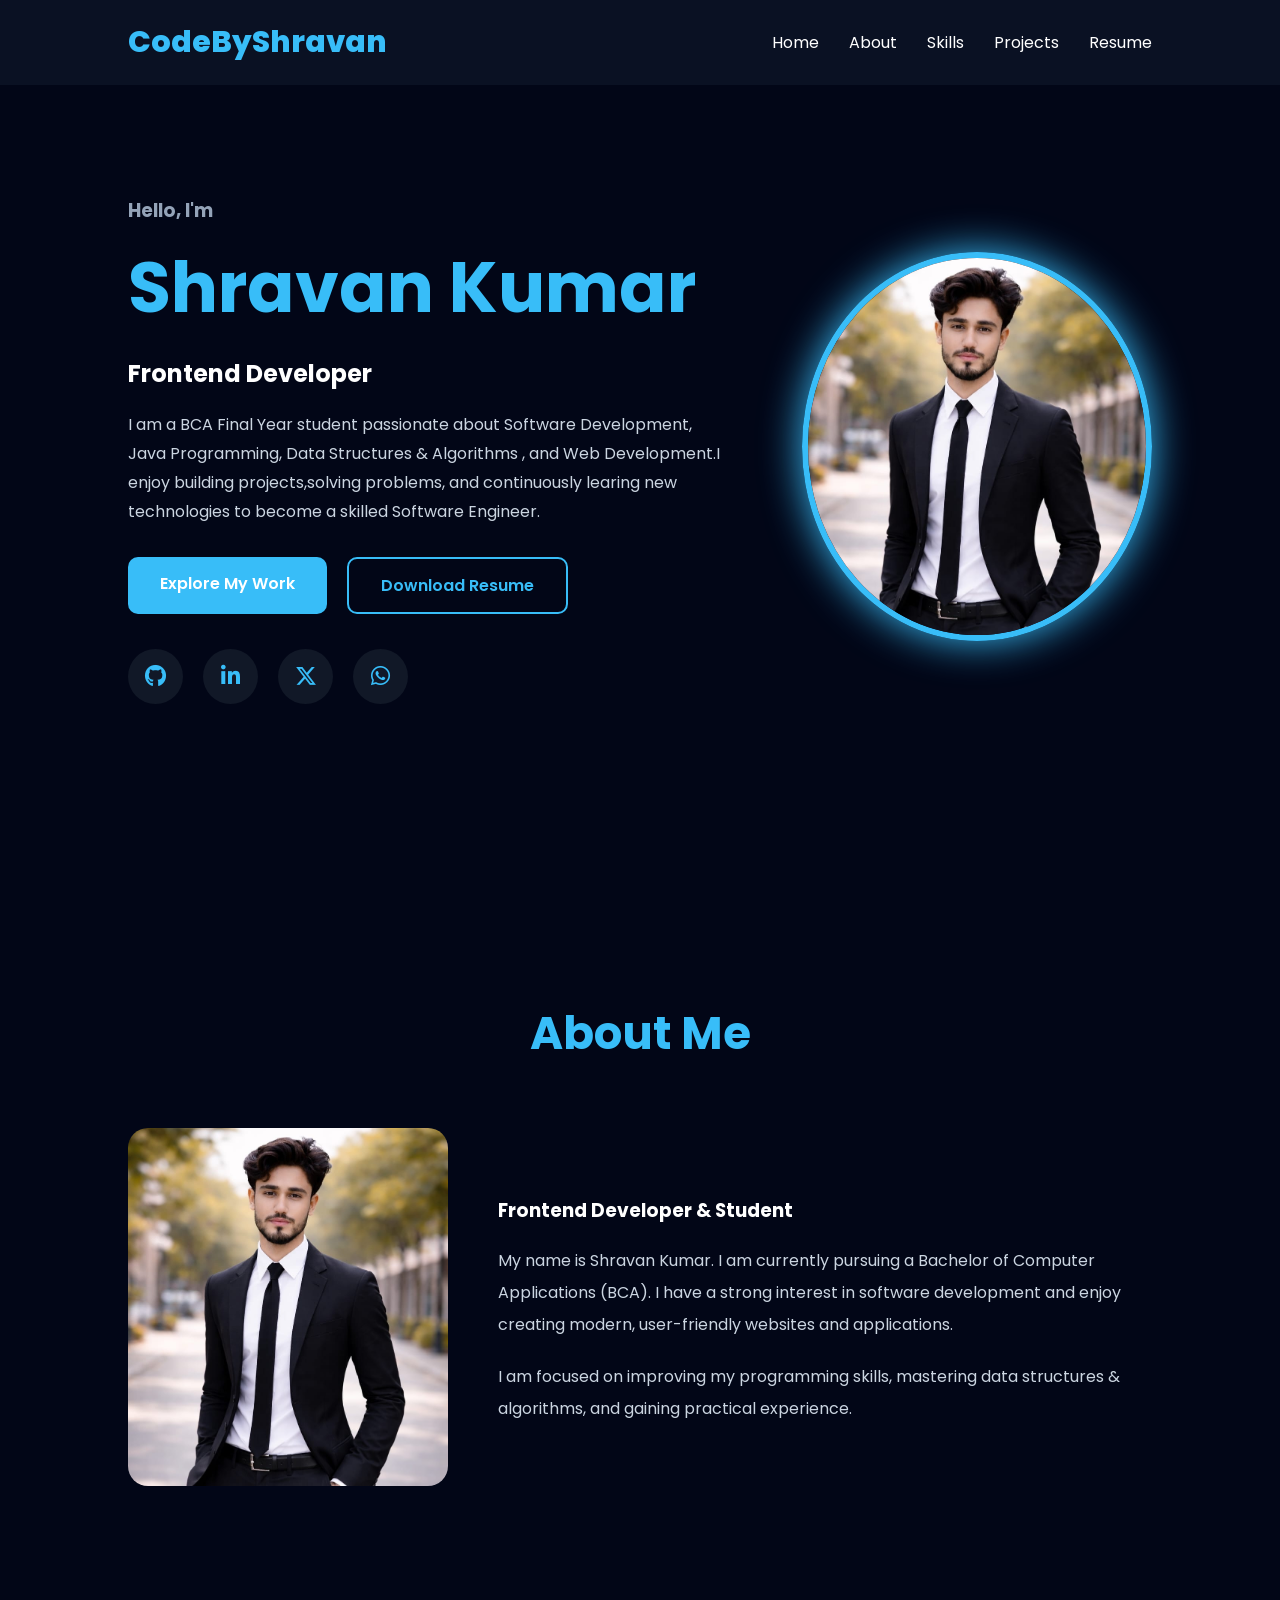
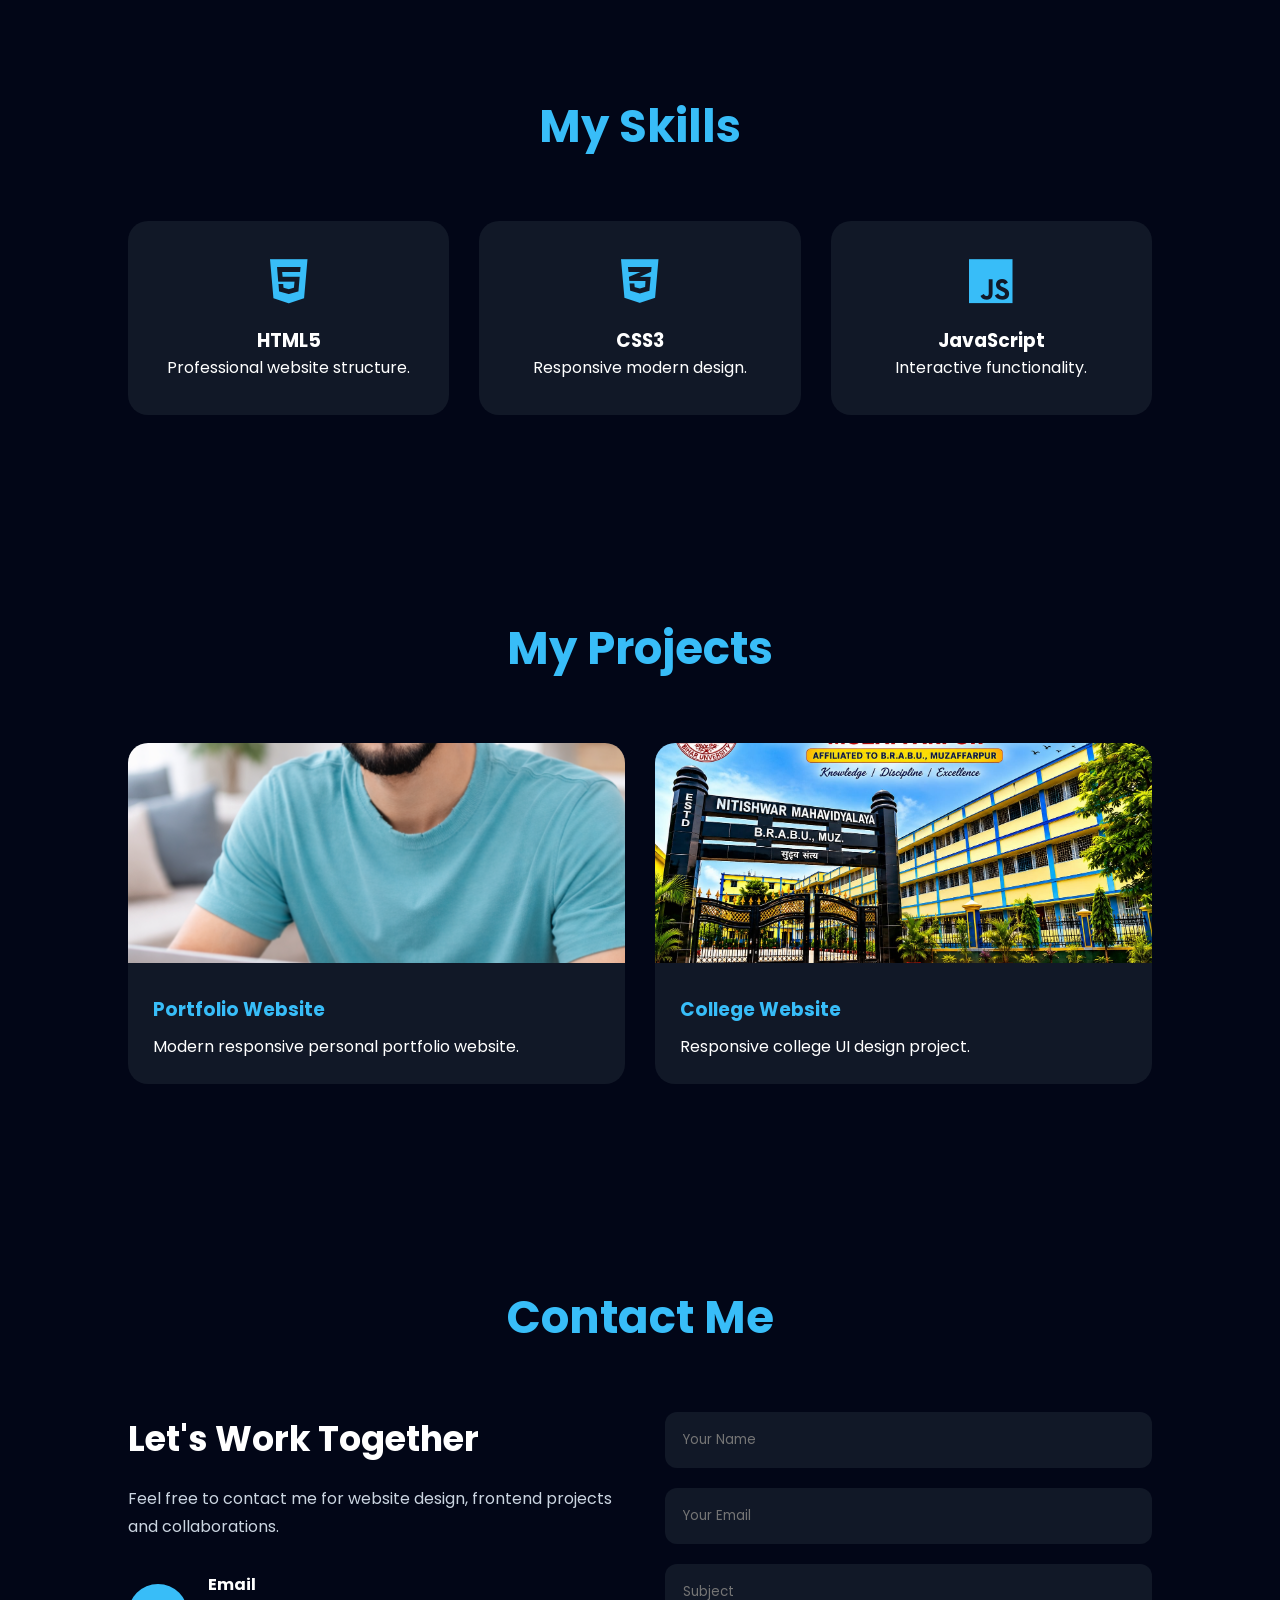
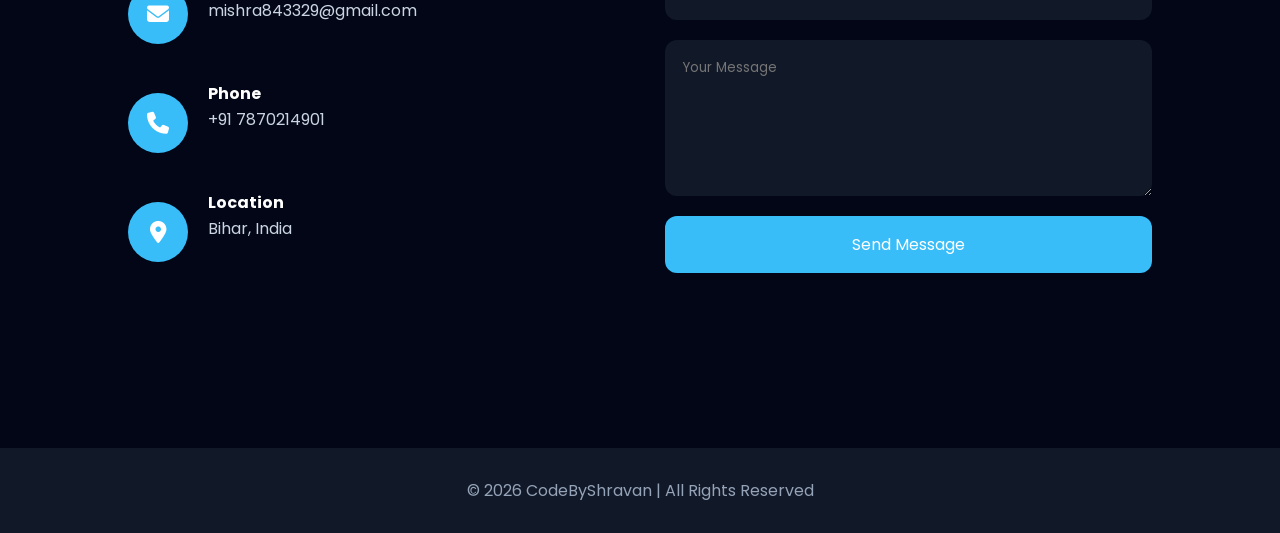
==== index.html @ 382073f3 "added images and resume" ====
<!DOCTYPE html>
<html lang="en">
<head>
  
  <meta charset="UTF-8">
  <meta name="viewport" content="width=device-width, initial-scale=1.0">
 

  <title>CodeByShravan |Portfolio</title>
  
   <meta name="description" content="Personal portfolio website showcasing projects, skills, and contact information.">
  <meta name="keywords" content="Shravan Kumar, portfolio, web development, frontend developer, projects, skills, contact">
  <meta name="author" content="Shravan Kumar">

  <!-- CSS -->
  <link rel="stylesheet" href="style.css">

  <!-- Font Awesome -->
  <link rel="stylesheet"
  href="https://cdnjs.cloudflare.com/ajax/libs/font-awesome/6.5.1/css/all.min.css"/>

</head>

<body>

  <!-- ================= NAVBAR ================= -->

  <nav>

    <div class="logo">
      CodeByShravan
    </div>

    <ul>

      <li><a href="#home">Home</a></li>

      <li><a href="#about">About</a></li>

      <li><a href="#skills">Skills</a></li>

      <li><a href="#projects">Projects</a></li>

      <li><a href="Resume/resume.html" target="_blank">Resume</a></li>

    </ul>

  </nav>

  <!-- ================= HERO ================= -->

  <section class="hero" id="home">

    <div class="hero-text">

      <h3>Hello, I'm</h3>

      <h1>Shravan Kumar</h1>

      <h2>Frontend Developer</h2>

      <p>
        I am a BCA Final Year student passionate about Software Development, Java Programming, Data Structures & Algorithms , and Web Development.I enjoy building projects,solving problems, and continuously learing new technologies to become a skilled Software Engineer.
      </p>

      <div class="buttons">

        <a href="#projects" class="btn primary-btn">
          Explore My Work
        </a>

        <a href="Resume/Shravan Kumar Resume.pdf" class="btn secondary-btn" alt="Resume" target="_blank">
          Download Resume
        </a>

      </div>

      <!-- SOCIAL ICONS -->

      <div class="social-icons">

        <a href="https://github.com/codebyshravan" target="_blank">

          <i class="fa-brands fa-github"></i>

        </a>

        <a href="https://linkedin.com/in/codebyshravan" target="_blank">

          <i class="fa-brands fa-linkedin-in"></i>

        </a>

        <a href="https://twitter.com/codebyshravan" target="_blank">

          <i class="fa-brands fa-x-twitter"></i>

        </a>
        <a href="https://wa.me/917870214901" target="_blank">
          <i class="fa-brands fa-whatsapp"></i>
        </a>

      </div>

    </div>

    <!-- IMAGE -->

    <div class="hero-image">

      <img src="images/pic.jpeg" alt="profile">

    </div>

  </section>

  <!-- ================= ABOUT ================= -->

  <section id="about">

    <h2 class="section-title">
      About Me
    </h2>

    <div class="about-container">

      <div class="about-image">

        <img src="images/pic.jpeg" alt="about">

      </div>

      <div class="about-content">

        <h3>
          Frontend Developer & Student
        </h3>

        <p>
        My name is Shravan Kumar. I am currently pursuing a Bachelor of Computer Applications (BCA). I have a strong interest in software development and enjoy creating modern, user-friendly websites and applications.  
        </p>
        <p>
          I am focused on improving my programming skills, mastering data structures & algorithms, and gaining practical experience.
        </p>

      </div>

    </div>

  </section>

  <!-- ================= SKILLS ================= -->

  <section id="skills">

    <h2 class="section-title">
      My Skills
    </h2>

    <div class="skills-container">

      <div class="skill-card">

        <i class="fa-brands fa-html5"></i>

        <h3>HTML5</h3>

        <p>Professional website structure.</p>

      </div>

      <div class="skill-card">

        <i class="fa-brands fa-css3-alt"></i>

        <h3>CSS3</h3>

        <p>Responsive modern design.</p>

      </div>

      <div class="skill-card">

        <i class="fa-brands fa-js"></i>

        <h3>JavaScript</h3>

        <p>Interactive functionality.</p>

      </div>

    </div>

  </section>

  <!-- ================= PROJECTS ================= -->

  <section id="projects">

    <h2 class="section-title">
      My Projects
    </h2>

    <div class="projects-container">

      <div class="project-card">

        <img src="images/shravan.png">

        <div class="project-content">

          <h3>Portfolio Website</h3>

          <p>
            Modern responsive personal portfolio website.
          </p>

        </div>

      </div>

      <div class="project-card">

        <img src="images/college.jpeg">

        <div class="project-content">

          <h3>College Website</h3>

          <p>
            Responsive college UI design project.
          </p>

        </div>

      </div>

    </div>

  </section>

  <!-- ================= CONTACT ================= -->

  <section id="contact">

    <h2 class="section-title">
      Contact Me
    </h2>

    <div class="contact-container">

      <!-- LEFT SIDE -->

      <div class="contact-left">

        <h3>
          Let's Work Together
        </h3>

        <p>
          Feel free to contact me for website design,
          frontend projects and collaborations.
        </p>

        <div class="contact-box">

          <i class="fa-solid fa-envelope"></i>

          <div>

            <h4>Email</h4>

            <p>mishra843329@gmail.com</p>

          </div>

        </div>

        <div class="contact-box">

          <i class="fa-solid fa-phone"></i>

          <div>

            <h4>Phone</h4>

            <p>+91 7870214901</p>

          </div>

        </div>

        <div class="contact-box">

          <i class="fa-solid fa-location-dot"></i>

          <div>

            <h4>Location</h4>

            <p>Bihar, India</p>

          </div>

        </div>

      </div>

      <!-- RIGHT SIDE -->

      <div class="contact-right">

        <form id="contactForm">

          <input type="text" placeholder="Your Name" required>

          <input type="email" placeholder="Your Email" required>

          <input type="text" placeholder="Subject" required>

          <textarea rows="6" placeholder="Your Message"></textarea>

          <button type="submit">

            Send Message

          </button>

        </form>

      </div>

    </div>

  </section>

  <!-- ================= FOOTER ================= -->

  <footer>

    © 2026 CodeByShravan | All Rights Reserved

  </footer>

  <!-- JS -->
  <script src="script.js"></script>

</body>
</html>
---- style.css ----
@import url('https://fonts.googleapis.com/css2?family=Poppins:wght@300;400;500;600;700;800&display=swap');

*{
  margin:0;
  padding:0;
  box-sizing:border-box;
  scroll-behavior:smooth;
  font-family:'Poppins',sans-serif;
}

body{
  background:#020617;
  color:white;
  overflow-x:hidden;
}

/* ================= NAVBAR ================= */

nav{
  width:100%;
  padding:20px 10%;
  display:flex;
  justify-content:space-between;
  align-items:center;
  position:fixed;
  top:0;
  z-index:1000;
  background:rgba(15,23,42,0.7);
  backdrop-filter:blur(10px);
}

.logo{
  font-size:30px;
  font-weight:800;
  color:#38bdf8;
}

nav ul{
  display:flex;
  list-style:none;
  gap:30px;
}

nav ul li a{
  color:white;
  text-decoration:none;
  transition:0.3s;
}

nav ul li a:hover{
  color:#38bdf8;
}

/* ================= HERO ================= */

.hero{
  min-height:100vh;
  display:flex;
  justify-content:space-between;
  align-items:center;
  padding:120px 10%;
  gap:50px;
  flex-wrap:wrap;
}

.hero-text{
  flex:1;
}

.hero-text h3{
  color:#94a3b8;
  margin-bottom:10px;
}

.hero-text h1{
  font-size:70px;
  margin-bottom:15px;
  color:#38bdf8;
}

.hero-text h2{
  margin-bottom:20px;
}

.hero-text p{
  line-height:1.8;
  color:#cbd5e1;
  max-width:600px;
}

.buttons{
  margin-top:30px;
  display:flex;
  gap:20px;
}

.btn{
  padding:14px 32px;
  border-radius:10px;
  text-decoration:none;
  transition:0.4s;
  font-weight:600;
}

.primary-btn{
  background:#38bdf8;
  color:white;
}

.secondary-btn{
  border:2px solid #38bdf8;
  color:#38bdf8;
}

.btn:hover{
  transform:translateY(-5px);
}

/* ================= SOCIAL ICONS ================= */

.social-icons{
  display:flex;
  gap:20px;
  margin-top:35px;
}

.social-icons a{
  width:55px;
  height:55px;
  display:flex;
  align-items:center;
  justify-content:center;
  border-radius:50%;
  background:#111827;
  color:#38bdf8;
  text-decoration:none;
  font-size:22px;
  transition:0.4s;
}

.social-icons a:hover{
  background:#38bdf8;
  color:white;
  transform:translateY(-8px);
}

/* ================= HERO IMAGE ================= */

.hero-image img{
  width:350px;
  border-radius:50%;
  border:6px solid #38bdf8;
  box-shadow:0 0 40px #38bdf8;
}

/* ================= SECTION ================= */

section{
  padding:100px 10%;
}

.section-title{
  text-align:center;
  font-size:45px;
  margin-bottom:60px;
  color:#38bdf8;
}

/* ================= ABOUT ================= */

.about-container{
  display:flex;
  gap:50px;
  align-items:center;
  flex-wrap:wrap;
}

.about-image img{
  width:320px;
  border-radius:20px;
}

.about-content{
  flex:1;
}

.about-content p{
  margin-top:20px;
  line-height:2;
  color:#cbd5e1;
}

/* ================= SKILLS ================= */

.skills-container{
  display:grid;
  grid-template-columns:repeat(auto-fit,minmax(250px,1fr));
  gap:30px;
}

.skill-card{
  background:#111827;
  padding:35px;
  border-radius:20px;
  text-align:center;
  transition:0.4s;
}

.skill-card:hover{
  transform:translateY(-10px);
}

.skill-card i{
  font-size:50px;
  color:#38bdf8;
  margin-bottom:20px;
}

/* ================= PROJECTS ================= */

.projects-container{
  display:grid;
  grid-template-columns:repeat(auto-fit,minmax(300px,1fr));
  gap:30px;
}

.project-card{
  background:#111827;
  border-radius:20px;
  overflow:hidden;
  transition:0.4s;
}

.project-card:hover{
  transform:translateY(-10px);
}

.project-card img{
  width:100%;
  height:220px;
  object-fit:cover;
}

.project-content{
  padding:25px;
}

.project-content h3{
  margin-bottom:10px;
  color:#38bdf8;
}

/* ================= CONTACT ================= */

.contact-container{
  display:flex;
  gap:50px;
  flex-wrap:wrap;
}

.contact-left,
.contact-right{
  flex:1;
}

.contact-left h3{
  font-size:35px;
  margin-bottom:20px;
}

.contact-left p{
  color:#cbd5e1;
  margin-bottom:30px;
  line-height:1.8;
}

.contact-box{
  display:flex;
  align-items:center;
  gap:20px;
  margin-bottom:25px;
}

.contact-box i{
  width:60px;
  height:60px;
  background:#38bdf8;
  border-radius:50%;
  display:flex;
  justify-content:center;
  align-items:center;
  font-size:22px;
}

.contact-right form{
  display:flex;
  flex-direction:column;
  gap:20px;
}

.contact-right input,
.contact-right textarea{
  padding:18px;
  border:none;
  border-radius:12px;
  background:#111827;
  color:white;
  outline:none;
}

.contact-right button{
  padding:16px;
  border:none;
  border-radius:12px;
  background:#38bdf8;
  color:white;
  cursor:pointer;
  font-size:16px;
  transition:0.4s;
}

.contact-right button:hover{
  background:#0ea5e9;
}

/* ================= FOOTER ================= */

footer{
  text-align:center;
  padding:30px;
  background:#111827;
  margin-top:50px;
  color:#94a3b8;
}

/* ================= RESPONSIVE ================= */

@media(max-width:900px){

  nav{
    flex-direction:column;
    gap:15px;
  }

  .hero{
    flex-direction:column-reverse;
    text-align:center;
  }

  .hero-text h1{
    font-size:50px;
  }

  .buttons,
  .social-icons{
    justify-content:center;
  }

}
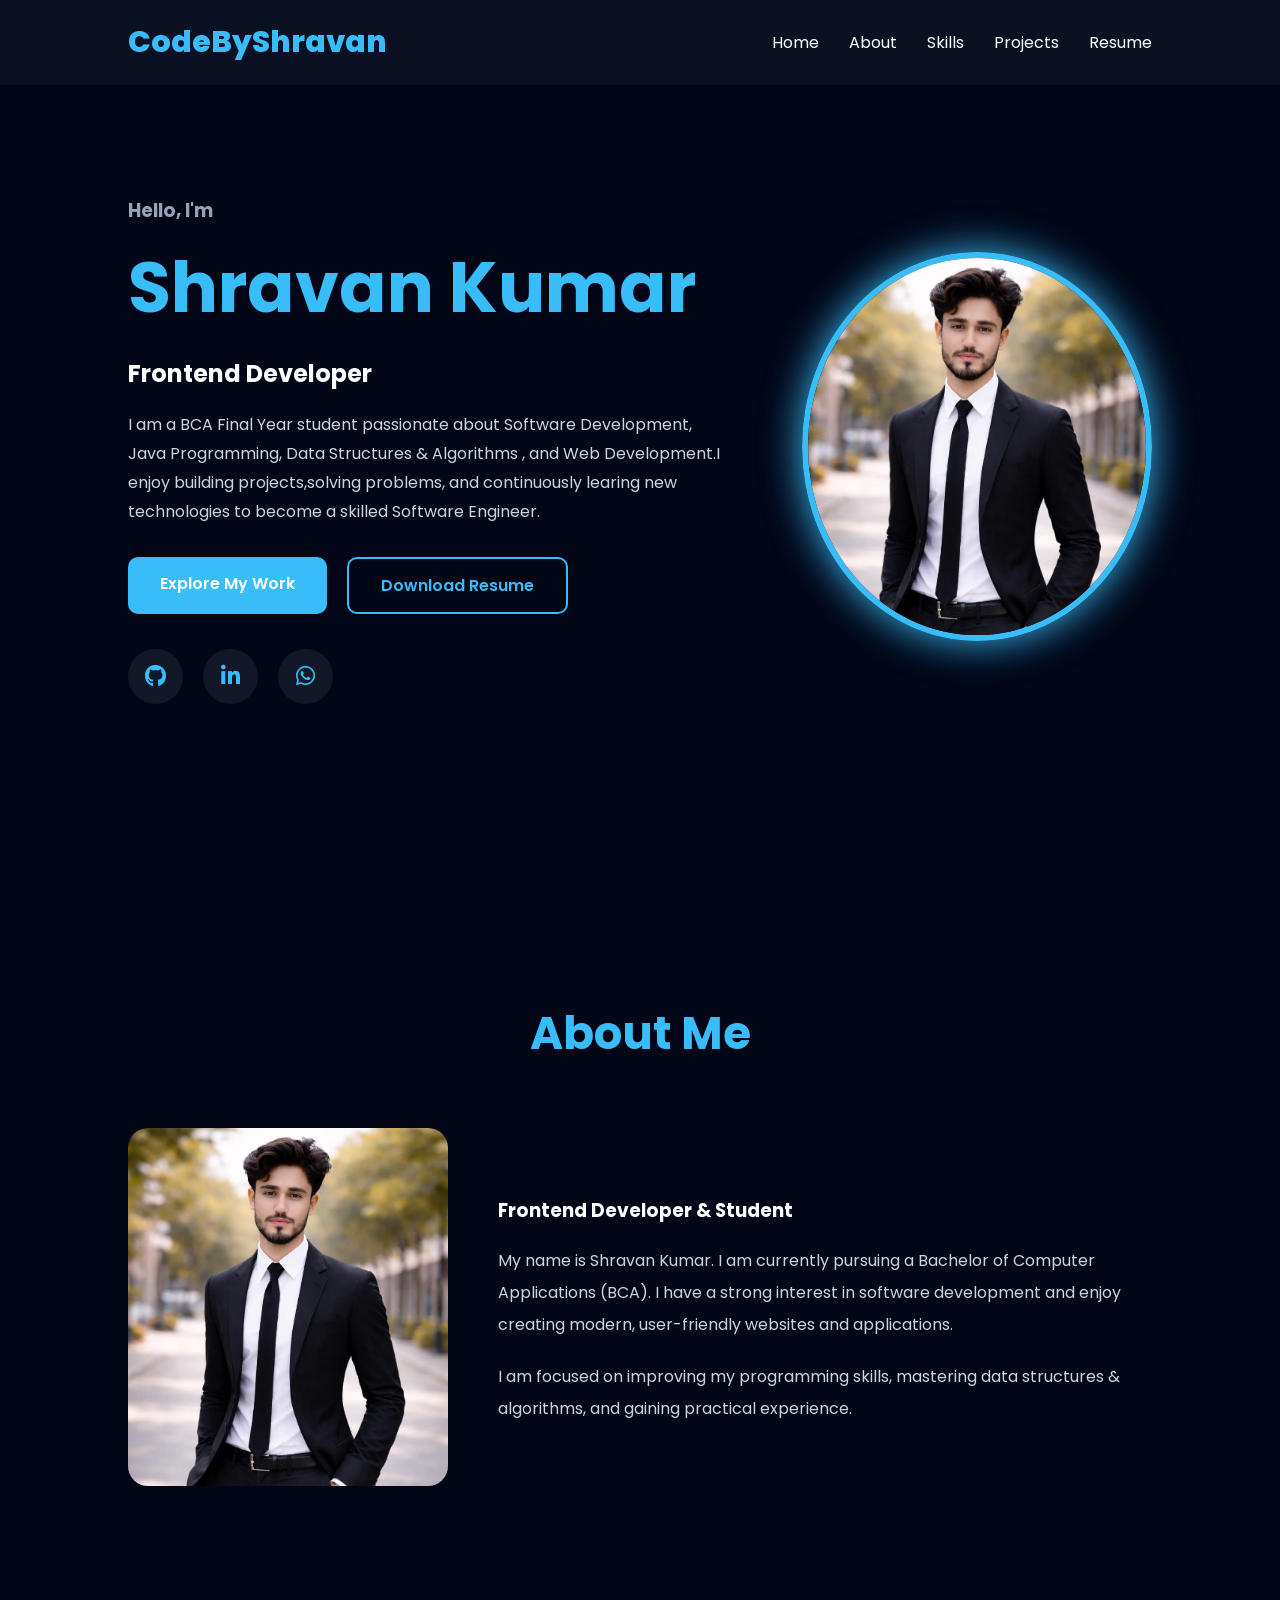
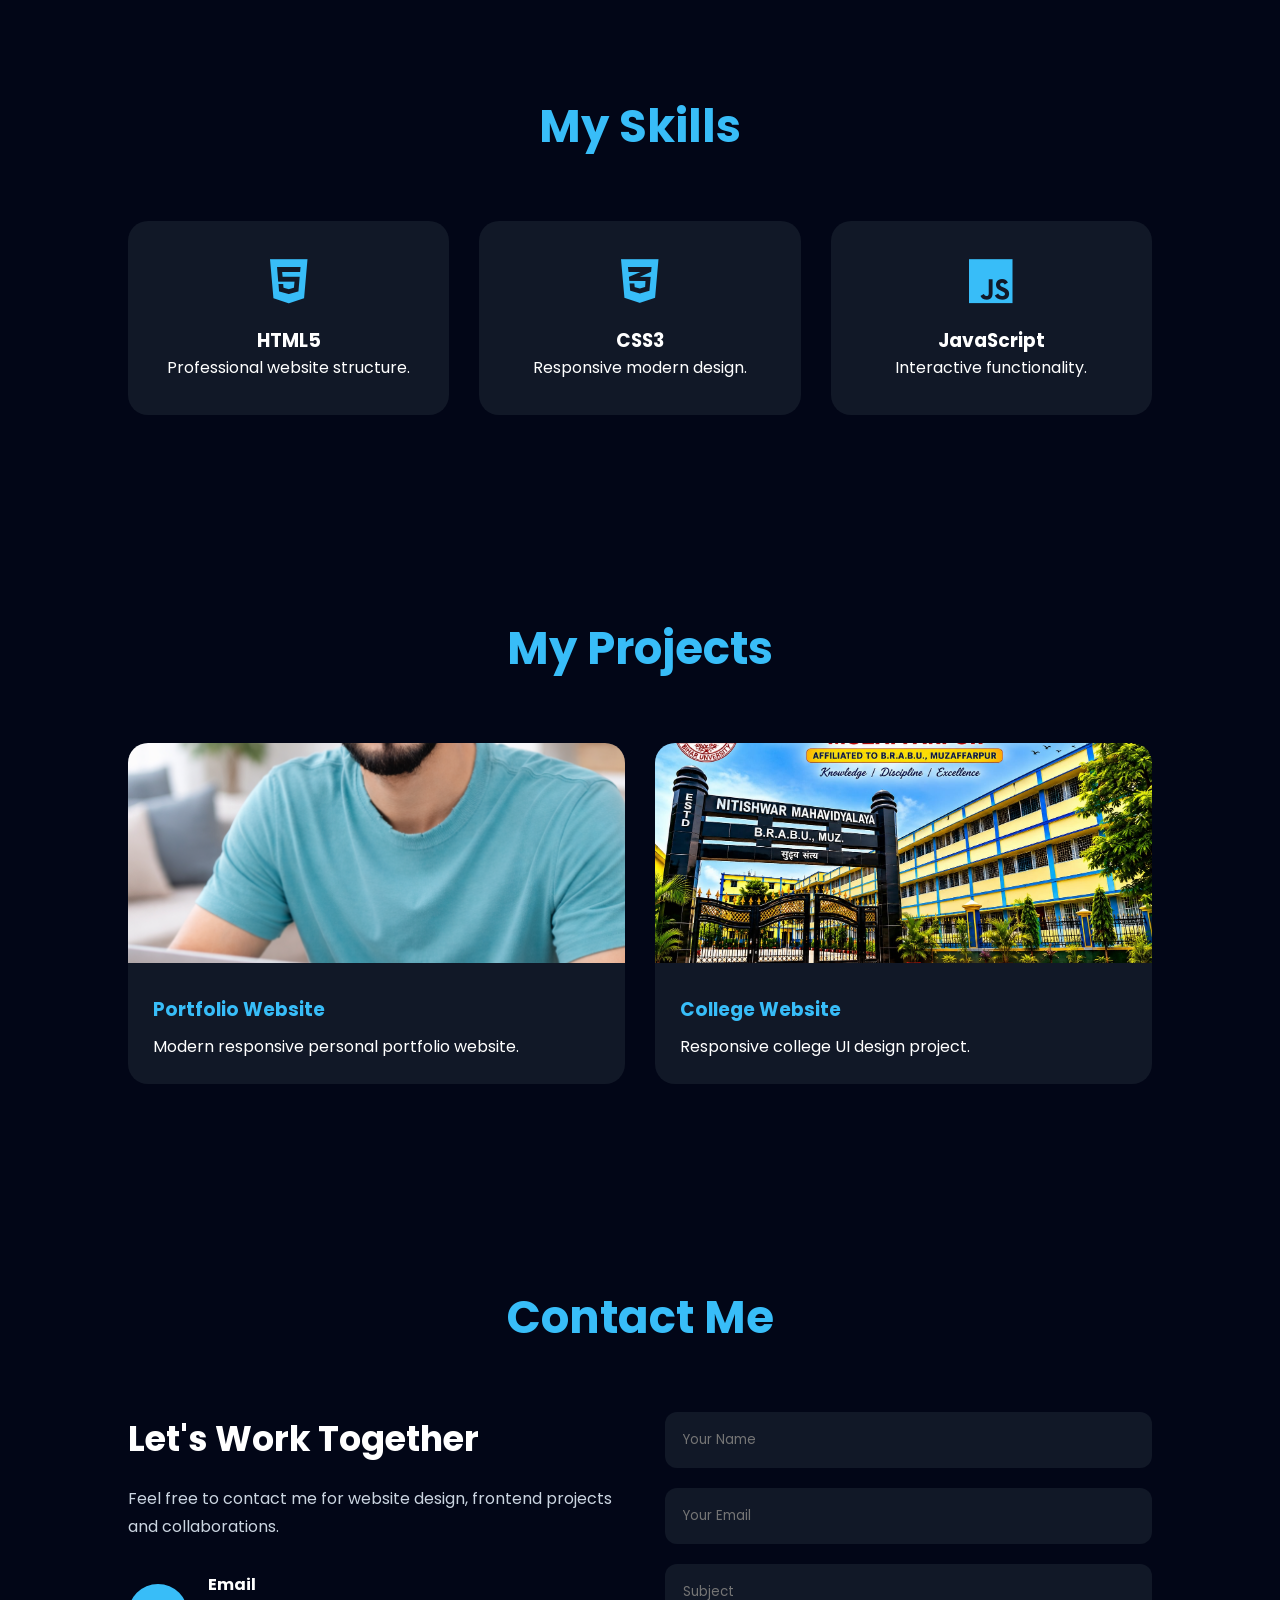
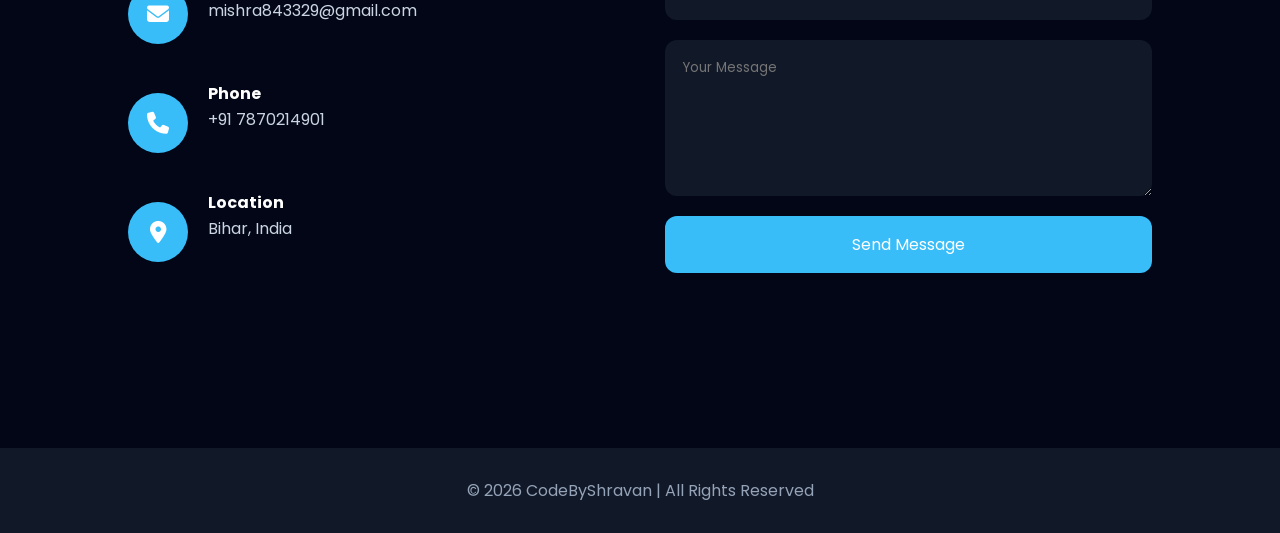
==== commit 0d0890ef: "Removed Twitter link" ====
--- a/index.html
+++ b/index.html
@@ -1,23 +1,24 @@
 <!DOCTYPE html>
 <html lang="en">
+
 <head>
-  
+
   <meta charset="UTF-8">
   <meta name="viewport" content="width=device-width, initial-scale=1.0">
- 
+
 
   <title>CodeByShravan |Portfolio</title>
-  
-   <meta name="description" content="Personal portfolio website showcasing projects, skills, and contact information.">
-  <meta name="keywords" content="Shravan Kumar, portfolio, web development, frontend developer, projects, skills, contact">
+
+  <meta name="description" content="Personal portfolio website showcasing projects, skills, and contact information.">
+  <meta name="keywords"
+    content="Shravan Kumar, portfolio, web development, frontend developer, projects, skills, contact">
   <meta name="author" content="Shravan Kumar">
 
   <!-- CSS -->
   <link rel="stylesheet" href="style.css">
 
   <!-- Font Awesome -->
-  <link rel="stylesheet"
-  href="https://cdnjs.cloudflare.com/ajax/libs/font-awesome/6.5.1/css/all.min.css"/>
+  <link rel="stylesheet" href="https://cdnjs.cloudflare.com/ajax/libs/font-awesome/6.5.1/css/all.min.css" />
 
 </head>
 
@@ -60,7 +61,9 @@
       <h2>Frontend Developer</h2>
 
       <p>
-        I am a BCA Final Year student passionate about Software Development, Java Programming, Data Structures & Algorithms , and Web Development.I enjoy building projects,solving problems, and continuously learing new technologies to become a skilled Software Engineer.
+        I am a BCA Final Year student passionate about Software Development, Java Programming, Data Structures &
+        Algorithms , and Web Development.I enjoy building projects,solving problems, and continuously learing new
+        technologies to become a skilled Software Engineer.
       </p>
 
       <div class="buttons">
@@ -90,10 +93,6 @@
           <i class="fa-brands fa-linkedin-in"></i>
 
         </a>
-
-        <a href="https://twitter.com/codebyshravan" target="_blank">
-
-          <i class="fa-brands fa-x-twitter"></i>
 
         </a>
         <a href="https://wa.me/917870214901" target="_blank">
@@ -137,10 +136,12 @@
         </h3>
 
         <p>
-        My name is Shravan Kumar. I am currently pursuing a Bachelor of Computer Applications (BCA). I have a strong interest in software development and enjoy creating modern, user-friendly websites and applications.  
+          My name is Shravan Kumar. I am currently pursuing a Bachelor of Computer Applications (BCA). I have a strong
+          interest in software development and enjoy creating modern, user-friendly websites and applications.
         </p>
         <p>
-          I am focused on improving my programming skills, mastering data structures & algorithms, and gaining practical experience.
+          I am focused on improving my programming skills, mastering data structures & algorithms, and gaining practical
+          experience.
         </p>
 
       </div>
@@ -346,4 +347,5 @@
   <script src="script.js"></script>
 
 </body>
+
 </html>
